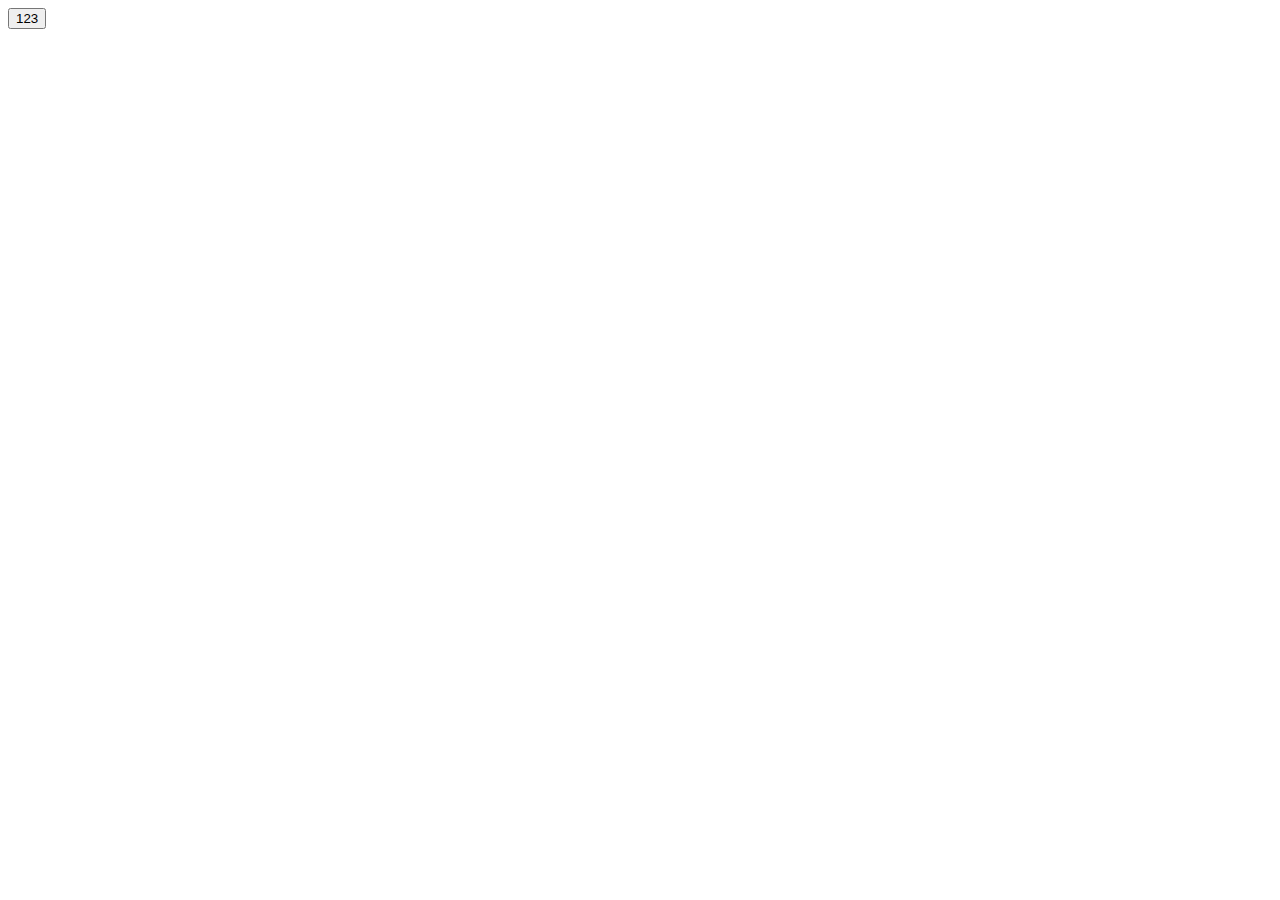
==== views/index.html @ 23840dd0 "login" ====
<!DOCTYPE html>
<html lang="en">
<head>
    <meta charset="UTF-8">
    <meta name="viewport" content="width=device-width, initial-scale=1.0">
    <title>Document</title>
    <script src="fetchCard.js" defer></script>
    <script src="card.js" defer></script>
    <style>
        .card {
            background-color: greenyellow;
        }
    </style>
</head>
<body>
    <button onclick="test()">123</button>
    <main>
    </main>
</body>
<script>
    function test () {
        alert('123')
    }
</script>
</html>
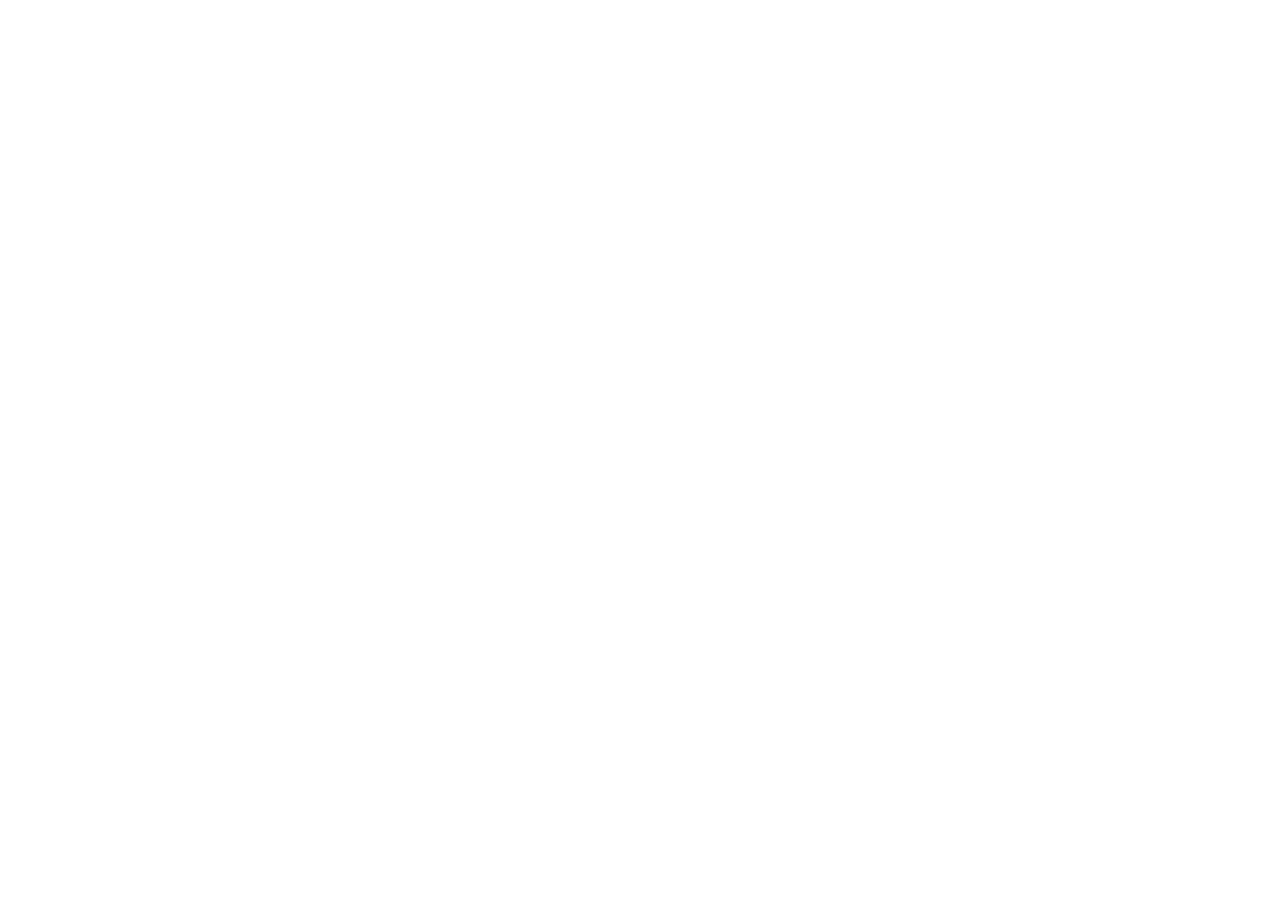
==== commit 49b550b9: "fix bug 登录校验" ====
--- a/views/index.html
+++ b/views/index.html
@@ -4,22 +4,26 @@
     <meta charset="UTF-8">
     <meta name="viewport" content="width=device-width, initial-scale=1.0">
     <title>Document</title>
-    <script src="fetchCard.js" defer></script>
-    <script src="card.js" defer></script>
-    <style>
-        .card {
-            background-color: greenyellow;
-        }
-    </style>
 </head>
 <body>
-    <button onclick="test()">123</button>
     <main>
+        <header><div id="username"></div><div id="email"></div></header>
     </main>
 </body>
-<script>
-    function test () {
-        alert('123')
-    }
+<script type="module">
+    const username = document.querySelector('#username')
+    const email = document.querySelector('#email')
+    import getUserInfo from './utils/getUserInfo.js'
+    getUserInfo().then(res => {
+        console.log(res)
+        username.innerHTML = res.username
+        email.innerHTML = res.email
+    }).catch((reject) => {
+        username.innerHTML = ''
+        email.innerHTML = ''
+        console.log(reject)
+    })
 </script>
+<!-- <script src="fetchCard.js" defer></script>
+<script src="card.js" defer></script> -->
 </html>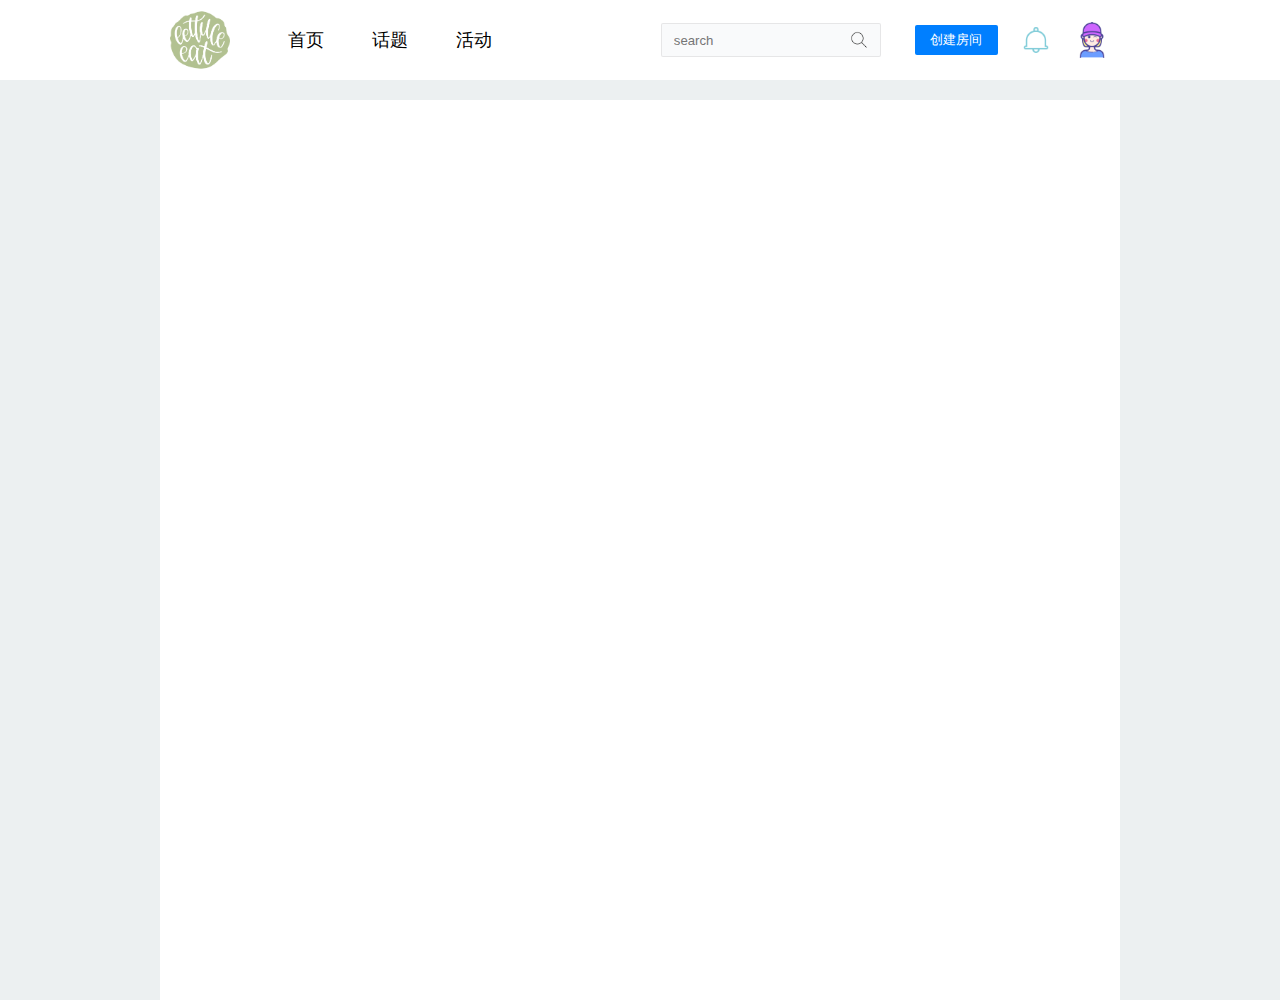
==== commit ef4d85d5: "首页" ====
--- a/views/index.html
+++ b/views/index.html
@@ -4,11 +4,45 @@
     <meta charset="UTF-8">
     <meta name="viewport" content="width=device-width, initial-scale=1.0">
     <title>Document</title>
+    <link rel="stylesheet" href="./styles/index.css">
 </head>
 <body>
-    <main>
-        <header><div id="username"></div><div id="email"></div></header>
-    </main>
+    <div id="cjh">
+        <header class="main-header">
+            <div class="header-container">
+                <a class="logo">
+                    <img class="logo-PC" src="./assets/logo.png"/>
+                </a>
+                <nav class="main-nav">
+                    <ul class="nav-list">
+                        <li class="nav-item">首页</li>
+                        <li class="nav-item">话题</li>
+                        <li class="nav-item">活动</li>
+                        <li class="nav-item nav-search">
+                            <form class="search-form">
+                                <input placeholder="search"/>
+                                <img class="search-icon" src="./assets/search.png"/>
+                            </form>
+                        </li>
+                    </ul>
+                </nav>
+                <div class="main-userInfo">
+                    <ul class="action-list">
+                        <li class="action-item"><div class="useraction"><button class="creatRoom">创建房间</button></div></li>
+                        <li class="action-item"><a class="useraction"><img class="notify" src="./assets/notification.png" /></a></li>
+                        <li class="action-item"><div class="avatar useraction"><img src="./assets/avatar.png" /></div></li>
+                    </ul>
+                </div>
+            </div>
+        </header>
+        <main class="main-wrap">
+            <div class="home-widget">
+                <section></section>
+                <section></section>
+            </div>
+        </main>
+        <footer></footer>
+    </div>
 </body>
 <script type="module">
     const username = document.querySelector('#username')
--- a/views/styles/index.css
+++ b/views/styles/index.css
@@ -0,0 +1,135 @@
+/* @import "./normalize.css"; */
+html {
+    font-size: 12px;
+    background-color: #ecf0f1;
+}
+* {
+    margin: 0;
+    padding: 0;
+}
+ul {
+    list-style: none;
+    margin: 0;
+    padding: 0;
+}
+header {
+    background-color: #fff;
+}
+.main-header {
+    max-height: 80px;
+}
+.main-header .header-container {
+    display: flex;
+    max-width: 960px;
+    margin: auto;
+    align-items: center;
+}
+
+/* logo */
+.main-header .header-container .logo .logo-PC {
+    width: 80px;
+    height: auto;
+    margin-right: 2rem;
+    vertical-align: middle;
+}
+
+
+/* nav */
+.main-header .header-container .main-nav {
+    flex: 1;
+}
+.main-header .header-container .main-nav .nav-list {
+    display: flex;
+    height: 100%;
+}
+.main-header .header-container .main-nav .nav-list .nav-item {
+    font-size: 1.5rem;
+    display: flex;
+    align-items: center;
+    justify-content: flex-end;
+    padding: 0 2rem;
+    line-height: 80px;
+}
+.nav-search {
+    flex: 1;
+}
+.main-header .header-container .main-nav .nav-list .nav-search input{
+    border: none;
+    box-shadow: none;
+    outline: none;
+    font-size: 1.1rem;
+    color: #666;
+    background-color: transparent;
+}
+.search-form {
+    display: flex;
+    border: 1px solid hsla(0,0%,59.2%,.2);
+    background-color: rgba(227,231,236,.2);
+    align-items: center;
+    justify-content: space-between;
+    border-radius: 2px;
+    padding: .6rem 1rem;
+}
+.search-icon {
+    width: 1.5rem;
+    height: auto;
+}
+
+
+
+/* userInfo */
+.main-header .header-container .main-userInfo {
+    margin-left: auto;
+    float: right;
+}
+.main-header .header-container .main-userInfo img{
+    vertical-align: middle;
+}
+.main-header .header-container .main-userInfo  .action-list {
+    display: flex;
+    align-items: center;
+}
+.main-header .header-container .main-userInfo  .action-list .action-item {
+    display: flex;
+    align-items: center;
+    line-height: 80px;
+    padding: 0 10px;
+}
+.main-header .header-container .main-userInfo  .action-list .action-item .creatRoom {
+    height: 100%;
+    color: #fff;
+    background-color: #007fff;
+    border-radius: 3px;
+    -webkit-appearance: none;
+    appearance: none;
+    background-color: #007fff;
+    color: #fff;
+    border-radius: 2px;
+    border: none;
+    padding: .5rem 1.3rem;
+    outline: none;
+    transition: background-color .3s,color .3s;
+    cursor: pointer;
+}
+.main-header .header-container .main-userInfo  .action-list .action-item .notify {
+    width: 3rem;
+    height: auto;
+}
+.main-header .header-container .main-userInfo  .action-list .action-item .useraction {
+    display: flex;
+}
+.main-header .header-container .main-userInfo .avatar img {
+    width: 3rem;
+    height: auto;
+}
+
+
+
+/* main */ 
+.main-wrap {
+    max-width: 960px;
+    height: 100vh;
+    margin: auto;
+    margin-top: 20px;
+    background-color: #fff;
+}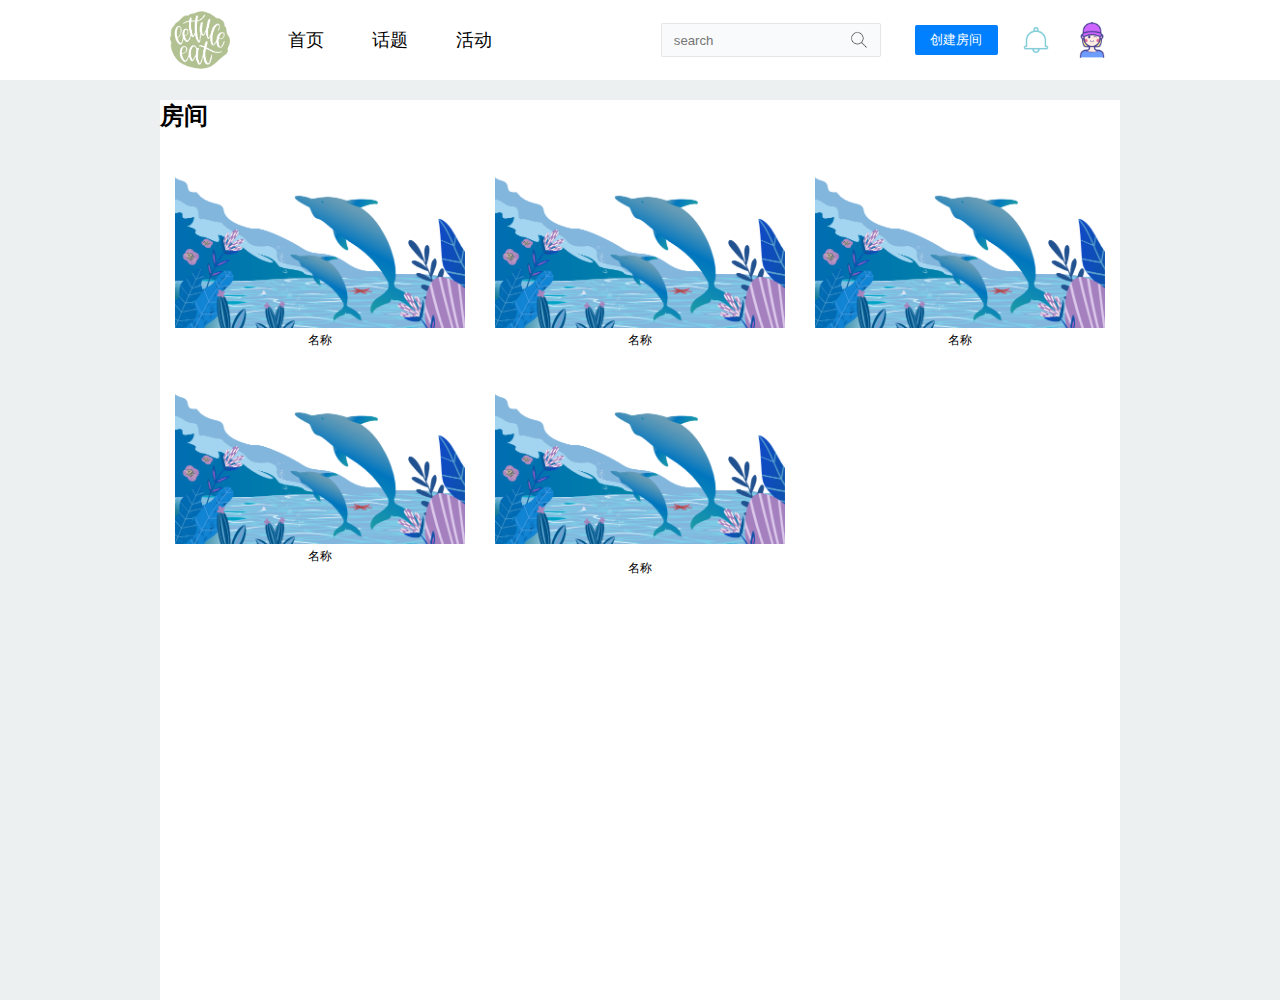
==== commit 9d1cddc0: "首页更新 添加组件" ====
--- a/views/index.html
+++ b/views/index.html
@@ -5,6 +5,7 @@
     <meta name="viewport" content="width=device-width, initial-scale=1.0">
     <title>Document</title>
     <link rel="stylesheet" href="./styles/index.css">
+    <script src="./components/roomCard.js" defer></script>
 </head>
 <body>
     <div id="cjh">
@@ -37,8 +38,36 @@
         </header>
         <main class="main-wrap">
             <div class="home-widget">
-                <section></section>
-                <section></section>
+                <section class="room-content">
+                    <div class="content-wrap">
+                        <h1>房间</h1>
+                        <ul class="room-list">
+                            <li class="room-item">
+                                <article class="room-info">
+                                    <a class="room-img"><img src="./assets/article.png"/><p class="room-name">名称</p></a>
+                                </article>
+                            </li>
+                            <li class="room-item">
+                                <article class="room-info">
+                                    <a class="room-img"><img src="./assets/article.png"/><p class="room-name">名称</p></a>
+                                </article>
+                            </li>
+                            <li class="room-item">
+                                <article class="room-info">
+                                    <a class="room-img"><img src="./assets/article.png"/><p class="room-name">名称</p></a>
+                                </article>
+                            </li>
+                            <li class="room-item">
+                                <article class="room-info">
+                                    <a class="room-img"><img src="./assets/article.png"/><p class="room-name">名称</p></a>
+                                </article>
+                            </li>
+                            <li class="room-item">
+                                <room-card />
+                            </li>
+                        </ul>
+                    </div>
+                </section>
             </div>
         </main>
         <footer></footer>
--- a/views/styles/index.css
+++ b/views/styles/index.css
@@ -6,6 +6,7 @@
 * {
     margin: 0;
     padding: 0;
+    box-sizing: border-box;
 }
 ul {
     list-style: none;
@@ -79,8 +80,8 @@
 
 /* userInfo */
 .main-header .header-container .main-userInfo {
-    margin-left: auto;
-    float: right;
+    /* margin-left: auto;
+    float: right; */
 }
 .main-header .header-container .main-userInfo img{
     vertical-align: middle;
@@ -132,4 +133,31 @@
     margin: auto;
     margin-top: 20px;
     background-color: #fff;
-}+}
+
+.room-list {
+    display: flex;
+    flex-wrap: wrap;
+}
+
+.room-item {
+    width:  33.333333%;
+    padding-left: 15px;
+    padding-right: 15px;
+}
+
+.room-info {
+    width: 100%;
+}
+
+.room-img {
+    width: 100%;
+}
+.room-img img{
+    width: 100%;
+    height: auto;
+}
+
+.room-name {
+    text-align: center;
+}
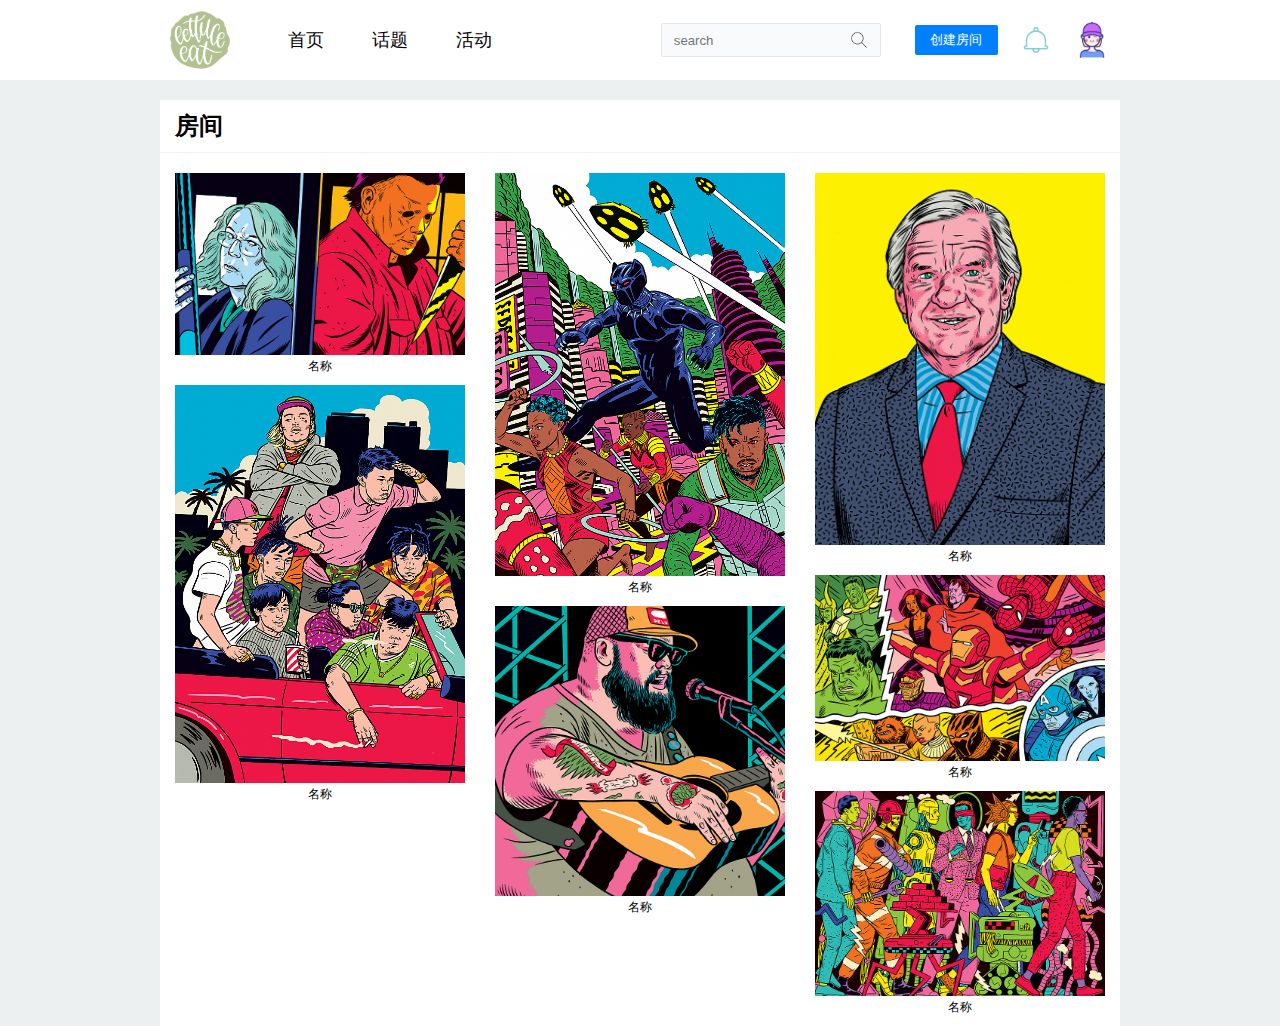
==== commit 9e33365d: "首页开发" ====
--- a/views/index.html
+++ b/views/index.html
@@ -4,8 +4,10 @@
     <meta charset="UTF-8">
     <meta name="viewport" content="width=device-width, initial-scale=1.0">
     <title>Document</title>
+    <!-- <link href="https://fonts.googleapis.com/css2?family=Noto+Sans+SC&display=swap" rel="stylesheet"> -->
     <link rel="stylesheet" href="./styles/index.css">
     <script src="./components/roomCard.js" defer></script>
+    <script src="./utils/masonry.pkgd.min.js"></script>
 </head>
 <body>
     <div id="cjh">
@@ -13,6 +15,7 @@
             <div class="header-container">
                 <a class="logo">
                     <img class="logo-PC" src="./assets/logo.png"/>
+                    <img class="menu" src="./assets/menu.png"/>
                 </a>
                 <nav class="main-nav">
                     <ul class="nav-list">
@@ -40,30 +43,44 @@
             <div class="home-widget">
                 <section class="room-content">
                     <div class="content-wrap">
-                        <h1>房间</h1>
-                        <ul class="room-list">
+                        <div class="content-title">
+                            <h1>房间</h1>
+                        </div>
+                        <ul class="room-list cf" id="grid">
                             <li class="room-item">
                                 <article class="room-info">
-                                    <a class="room-img"><img src="./assets/article.png"/><p class="room-name">名称</p></a>
+                                    <a class="room-img"><img src="./assets/1.jpg"/><p class="room-name">名称</p></a>
                                 </article>
                             </li>
                             <li class="room-item">
                                 <article class="room-info">
-                                    <a class="room-img"><img src="./assets/article.png"/><p class="room-name">名称</p></a>
+                                    <a class="room-img"><img src="./assets/2.jpg"/><p class="room-name">名称</p></a>
                                 </article>
                             </li>
                             <li class="room-item">
                                 <article class="room-info">
-                                    <a class="room-img"><img src="./assets/article.png"/><p class="room-name">名称</p></a>
+                                    <a class="room-img"><img src="./assets/3.jpg"/><p class="room-name">名称</p></a>
                                 </article>
                             </li>
                             <li class="room-item">
                                 <article class="room-info">
-                                    <a class="room-img"><img src="./assets/article.png"/><p class="room-name">名称</p></a>
+                                    <a class="room-img"><img src="./assets/4.jpg"/><p class="room-name">名称</p></a>
                                 </article>
                             </li>
                             <li class="room-item">
-                                <room-card />
+                                <article class="room-info">
+                                    <a class="room-img"><img src="./assets/5.jpg"/><p class="room-name">名称</p></a>
+                                </article>
+                            </li>
+                            <li class="room-item">
+                                <article class="room-info">
+                                    <a class="room-img"><img src="./assets/6.jpg"/><p class="room-name">名称</p></a>
+                                </article>
+                            </li>
+                            <li class="room-item">
+                                <article class="room-info">
+                                    <a class="room-img"><img src="./assets/7.jpg"/><p class="room-name">名称</p></a>
+                                </article>
                             </li>
                         </ul>
                     </div>
@@ -73,7 +90,15 @@
         <footer></footer>
     </div>
 </body>
-<script type="module">
+<script>
+    window.addEventListener('load',() => {
+        var elem = document.querySelector('.room-list');
+        var msnry = new Masonry( elem, {
+            itemSelector: '.room-item'
+        });
+    })
+</script>
+<!-- <script type="module">
     const username = document.querySelector('#username')
     const email = document.querySelector('#email')
     import getUserInfo from './utils/getUserInfo.js'
@@ -86,7 +111,7 @@
         email.innerHTML = ''
         console.log(reject)
     })
-</script>
+</script> -->
 <!-- <script src="fetchCard.js" defer></script>
 <script src="card.js" defer></script> -->
 </html>--- a/views/styles/index.css
+++ b/views/styles/index.css
@@ -1,6 +1,7 @@
 /* @import "./normalize.css"; */
 html {
     font-size: 12px;
+    font-family: 'Noto Sans SC', sans-serif;
     background-color: #ecf0f1;
 }
 * {
@@ -27,10 +28,19 @@
 }
 
 /* logo */
+.logo {
+    /* display: flex; */
+    margin-right: 2rem;
+}
 .main-header .header-container .logo .logo-PC {
     width: 80px;
     height: auto;
-    margin-right: 2rem;
+    vertical-align: middle;
+}
+.main-header .header-container .logo .menu {
+    display: none;
+    width: 25px;
+    height: auto;
     vertical-align: middle;
 }
 
@@ -125,25 +135,37 @@
 }
 
 
-
+.cf:before, .cf:after {
+    content: " ";
+    display: table;
+}
+.cf:after {
+    clear: both;
+}
 /* main */ 
 .main-wrap {
     max-width: 960px;
-    height: 100vh;
+    min-height: calc(100vh - 100px);
     margin: auto;
     margin-top: 20px;
     background-color: #fff;
 }
+.content-title {
+    width: 100%;
+    border-bottom: 1px solid #ecf0f1;
+    padding: 10px 0 10px 15px;
+}
 
 .room-list {
-    display: flex;
-    flex-wrap: wrap;
+    /* display: flex;
+    flex-wrap: wrap; */
+    padding-top: 20px;
 }
 
 .room-item {
     width:  33.333333%;
-    padding-left: 15px;
-    padding-right: 15px;
+    margin-bottom: 10px;
+    padding: 0 15px;
 }
 
 .room-info {
@@ -161,3 +183,46 @@
 .room-name {
     text-align: center;
 }
+
+
+@media (max-width: 960px) {
+    .main-header .header-container {
+        width: 100%;
+    }
+    .main-wrap {
+        width: 100%;
+    }
+    .room-item {
+        width:  50%;
+        margin-bottom: 10px;
+        padding: 0 15px;
+    }
+    .main-header .header-container .nav-item {
+        display: none !important;
+    }
+    .main-header .header-container .nav-search {
+        display: inline-block !important;
+    }
+    .main-header .header-container .main-userInfo {
+        margin-left: auto;
+    }
+    .main-header .header-container .logo .menu {
+        display:  inline-block;
+    }
+}
+
+@media (max-width: 630px) {
+    .creatRoom , .search-icon {
+        display: none !important;
+    }
+    .logo {
+        margin-right: 0;
+    }
+    .nav-search {
+        padding: 0 !important;
+    }
+    .main-header .header-container .main-nav  {
+        display: flex;
+        justify-content: flex-end;
+    }
+}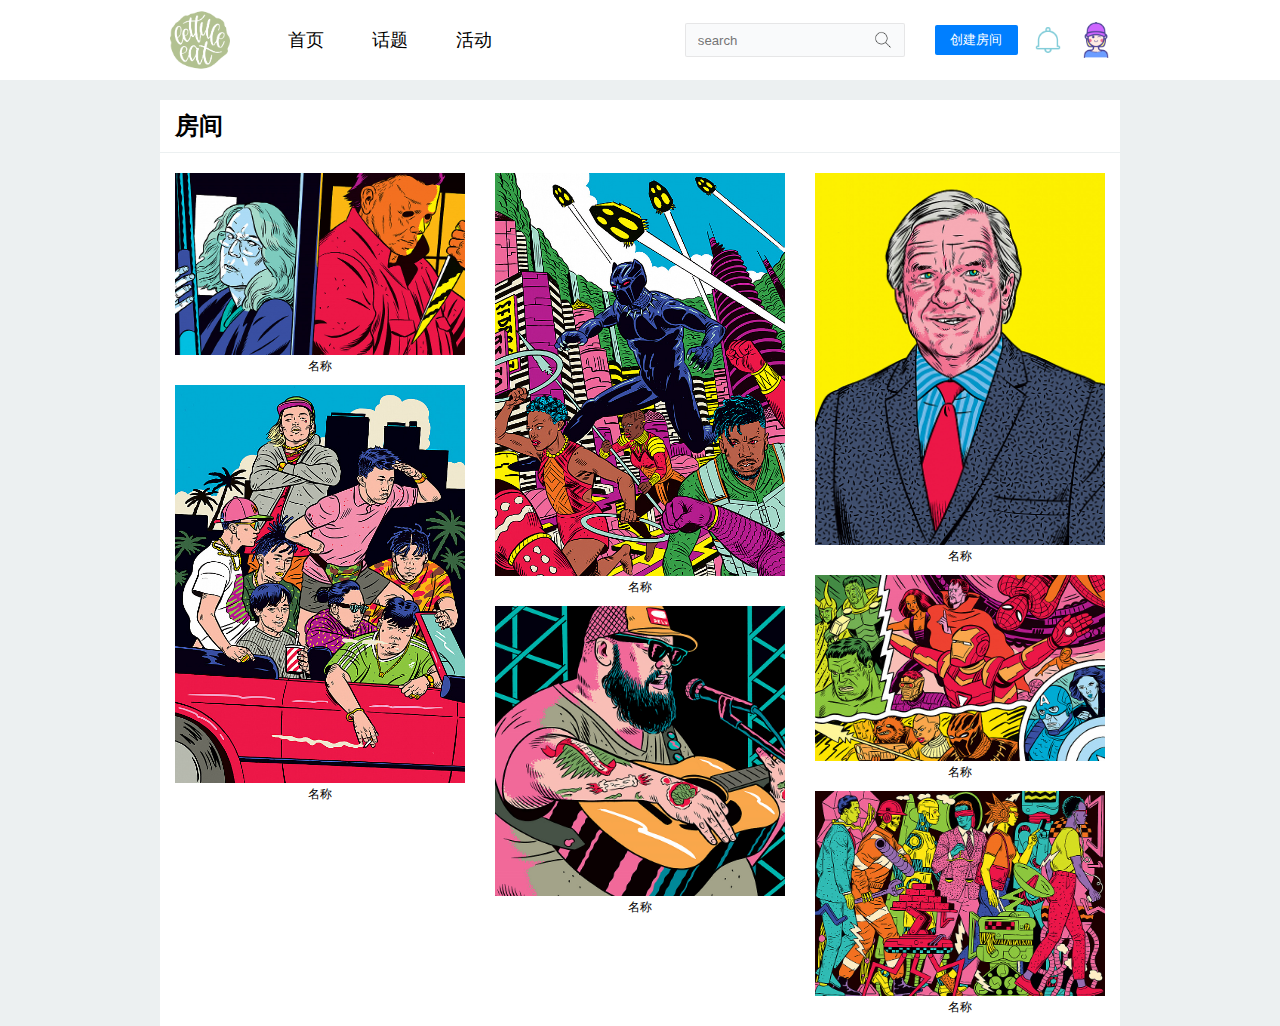
==== commit 2d04fe55: "首页和聊天界面优化" ====
--- a/views/index.html
+++ b/views/index.html
@@ -2,7 +2,7 @@
 <html lang="en">
 <head>
     <meta charset="UTF-8">
-    <meta name="viewport" content="width=device-width, initial-scale=1.0">
+    <meta name="viewport" content="width=device-width, initial-scale=1.0, maximum-scale=1.0, user-scalable=no">
     <title>Document</title>
     <!-- <link href="https://fonts.googleapis.com/css2?family=Noto+Sans+SC&display=swap" rel="stylesheet"> -->
     <link rel="stylesheet" href="./styles/index.css">
@@ -48,39 +48,25 @@
                         </div>
                         <ul class="room-list cf" id="grid">
                             <li class="room-item">
-                                <article class="room-info">
-                                    <a class="room-img"><img src="./assets/1.jpg"/><p class="room-name">名称</p></a>
-                                </article>
+                                <room-card img="./assets/1.jpg" roomName="名称" />
                             </li>
                             <li class="room-item">
-                                <article class="room-info">
-                                    <a class="room-img"><img src="./assets/2.jpg"/><p class="room-name">名称</p></a>
-                                </article>
+                                <room-card img="./assets/2.jpg" roomName="名称" />
                             </li>
                             <li class="room-item">
-                                <article class="room-info">
-                                    <a class="room-img"><img src="./assets/3.jpg"/><p class="room-name">名称</p></a>
-                                </article>
+                                <room-card img="./assets/3.jpg" roomName="名称" />
                             </li>
                             <li class="room-item">
-                                <article class="room-info">
-                                    <a class="room-img"><img src="./assets/4.jpg"/><p class="room-name">名称</p></a>
-                                </article>
+                                <room-card img="./assets/4.jpg" roomName="名称" />
                             </li>
                             <li class="room-item">
-                                <article class="room-info">
-                                    <a class="room-img"><img src="./assets/5.jpg"/><p class="room-name">名称</p></a>
-                                </article>
+                                <room-card img="./assets/5.jpg" roomName="名称" />
                             </li>
                             <li class="room-item">
-                                <article class="room-info">
-                                    <a class="room-img"><img src="./assets/6.jpg"/><p class="room-name">名称</p></a>
-                                </article>
+                                <room-card img="./assets/6.jpg" roomName="名称" />
                             </li>
                             <li class="room-item">
-                                <article class="room-info">
-                                    <a class="room-img"><img src="./assets/7.jpg"/><p class="room-name">名称</p></a>
-                                </article>
+                                <room-card img="./assets/7.jpg" roomName="名称" />
                             </li>
                         </ul>
                     </div>
--- a/views/styles/index.css
+++ b/views/styles/index.css
@@ -104,7 +104,7 @@
     display: flex;
     align-items: center;
     line-height: 80px;
-    padding: 0 10px;
+    padding: 0 0.5rem;
 }
 .main-header .header-container .main-userInfo  .action-list .action-item .creatRoom {
     height: 100%;
@@ -124,6 +124,7 @@
 }
 .main-header .header-container .main-userInfo  .action-list .action-item .notify {
     width: 3rem;
+    max-height: 3rem;
     height: auto;
 }
 .main-header .header-container .main-userInfo  .action-list .action-item .useraction {
@@ -131,6 +132,7 @@
 }
 .main-header .header-container .main-userInfo .avatar img {
     width: 3rem;
+    max-height: 3rem;
     height: auto;
 }
 
@@ -194,8 +196,8 @@
     }
     .room-item {
         width:  50%;
-        margin-bottom: 10px;
-        padding: 0 15px;
+        margin-bottom: 0;
+        padding: 0 0.5rem;
     }
     .main-header .header-container .nav-item {
         display: none !important;
@@ -204,7 +206,7 @@
         display: inline-block !important;
     }
     .main-header .header-container .main-userInfo {
-        margin-left: auto;
+        /* margin-left: auto; */
     }
     .main-header .header-container .logo .menu {
         display:  inline-block;
@@ -225,4 +227,24 @@
         display: flex;
         justify-content: flex-end;
     }
+}
+
+@media (max-width: 500px) {
+    .logo-PC {
+        display: none !important;
+    }
+    .menu {
+        margin-left: 5px;
+    }
+    .main-wrap {
+        margin-top: 0;
+    }
+    .main-header{
+        /* height: 80px;
+        display: flex; */
+        padding: 10px 0;
+    }
+    .notify {
+        display: none !important;
+    }
 }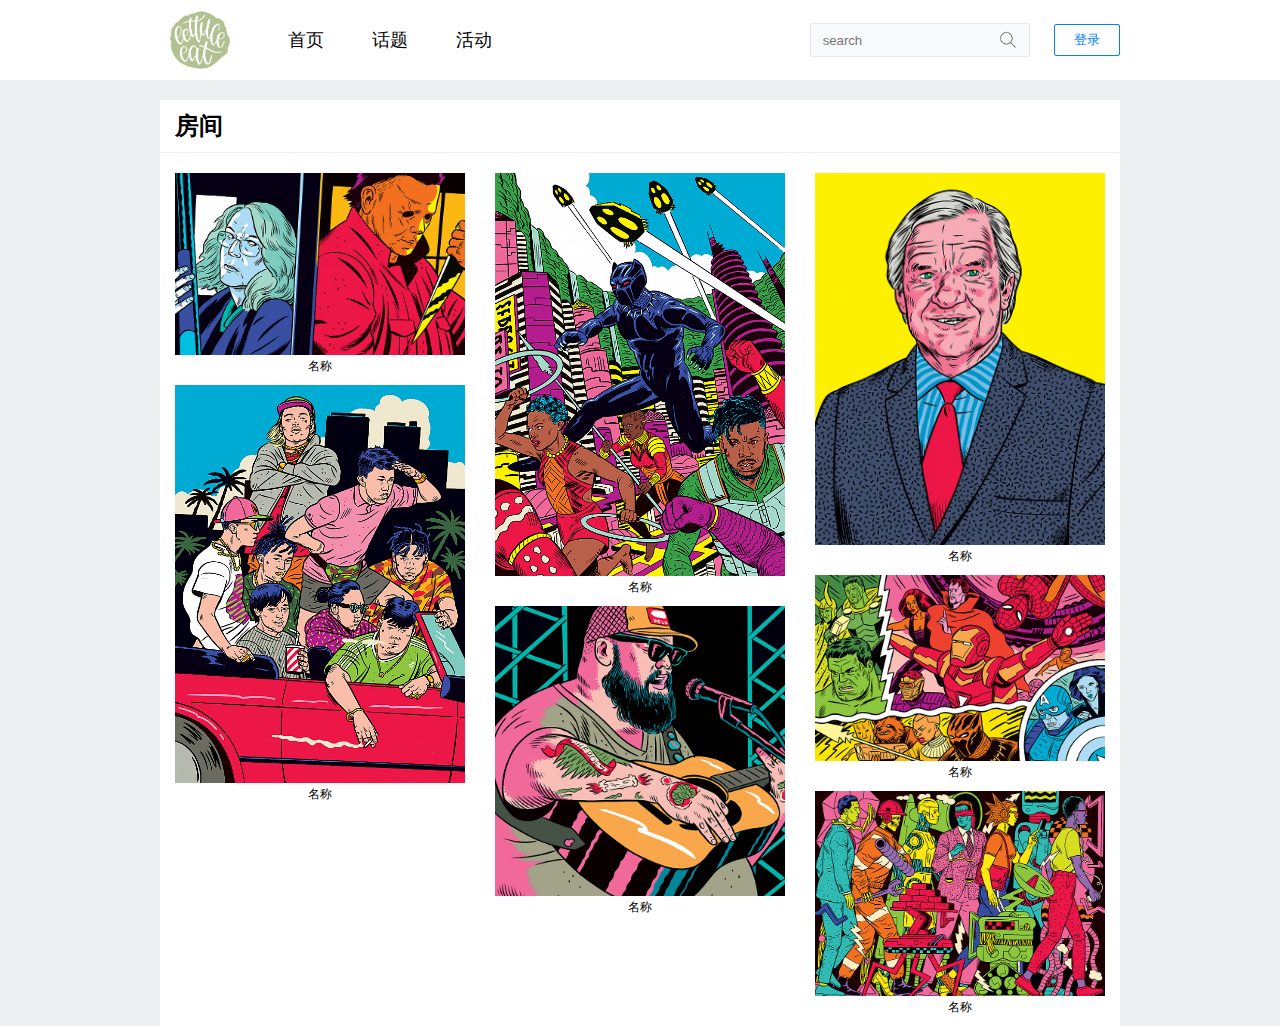
==== commit 477e55e9: "更新依赖 添加websocket" ====
--- a/views/index.html
+++ b/views/index.html
@@ -8,6 +8,7 @@
     <link rel="stylesheet" href="./styles/index.css">
     <script src="./components/roomCard.js" defer></script>
     <script src="./utils/masonry.pkgd.min.js"></script>
+    <script src="./utils/iconfont.js"></script>
 </head>
 <body>
     <div id="cjh">
@@ -31,11 +32,14 @@
                     </ul>
                 </nav>
                 <div class="main-userInfo">
-                    <ul class="action-list">
+                    <ul class="action-list" style="display: none;">
                         <li class="action-item"><div class="useraction"><button class="creatRoom">创建房间</button></div></li>
                         <li class="action-item"><a class="useraction"><img class="notify" src="./assets/notification.png" /></a></li>
                         <li class="action-item"><div class="avatar useraction"><img src="./assets/avatar.png" /></div></li>
                     </ul>
+                    <div class="signUp">
+                        <button class="signUpButton" onclick="showsignUp(event)">登录</button>
+                    </div>
                 </div>
             </div>
         </header>
@@ -47,26 +51,26 @@
                             <h1>房间</h1>
                         </div>
                         <ul class="room-list cf" id="grid">
-                            <li class="room-item">
-                                <room-card img="./assets/1.jpg" roomName="名称" />
+                            <li class="room-item" id="room1">
+                                <room-card img="./assets/1.jpg" roomName="名称"/>
                             </li>
-                            <li class="room-item">
-                                <room-card img="./assets/2.jpg" roomName="名称" />
+                            <li class="room-item" id="room2">
+                                <room-card img="./assets/2.jpg" roomName="名称"/>
                             </li>
-                            <li class="room-item">
-                                <room-card img="./assets/3.jpg" roomName="名称" />
+                            <li class="room-item" id="room3">
+                                <room-card img="./assets/3.jpg" roomName="名称"/>
                             </li>
-                            <li class="room-item">
-                                <room-card img="./assets/4.jpg" roomName="名称" />
+                            <li class="room-item" id="room4">
+                                <room-card img="./assets/4.jpg" roomName="名称"/>
                             </li>
-                            <li class="room-item">
-                                <room-card img="./assets/5.jpg" roomName="名称" />
+                            <li class="room-item" id="room5">
+                                <room-card img="./assets/5.jpg" roomName="名称"/>
                             </li>
-                            <li class="room-item">
-                                <room-card img="./assets/6.jpg" roomName="名称" />
+                            <li class="room-item" id="room6">
+                                <room-card img="./assets/6.jpg" roomName="名称"/>
                             </li>
-                            <li class="room-item">
-                                <room-card img="./assets/7.jpg" roomName="名称" />
+                            <li class="room-item" id="room7">
+                                <room-card img="./assets/7.jpg" roomName="名称"/>
                             </li>
                         </ul>
                     </div>
@@ -74,8 +78,38 @@
             </div>
         </main>
         <footer></footer>
+        <div class="popup-box">
+            <div class="signUp-model">
+                <form class="signUp-form">
+                    <svg class="icon close" aria-hidden="true">
+                        <use xlink:href="#icon-guanbi"></use>
+                    </svg>
+                    <h4>邮箱登录</h4>
+                    <div class="login-wrap">
+                        <input id="email" type="text" placeholder="请输入邮箱"/>
+                        <input id="password" type="password" placeholder="请输入密码"/>
+                        <button id="signUp">登录</button>
+                    </div>
+                </form>
+            </div>
+        </div>
     </div>
 </body>
+<script src="utils/debounce.js"></script>
+<script type="module">
+    import getUserInfo from './utils/getUserInfo.js'
+    import { getCookie } from './utils/cookie.js'
+    function VaildateIslogin() {
+        const AuthKey = getCookie('AuthKey')
+        AuthKey&&(getUserInfo().then(res => {
+            document.querySelector('.action-list').style.display="flex"
+            document.querySelector('.signUp').style.display="none"
+        }).catch((reject) => {
+            alert('无此用户！重新登录')
+        }))
+    }
+    window.addEventListener('load',debounce(VaildateIslogin,200))
+</script>
 <script>
     window.addEventListener('load',() => {
         var elem = document.querySelector('.room-list');
@@ -83,21 +117,47 @@
             itemSelector: '.room-item'
         });
     })
+    document.querySelector('.close').addEventListener('click',() => {
+        document.querySelector('.signUp-model').style.display = "none"
+    })
+    function showsignUp(event) {
+        event.preventDefault()
+        document.querySelector('.signUp-model').style.display = "flex"
+    }
 </script>
-<!-- <script type="module">
-    const username = document.querySelector('#username')
-    const email = document.querySelector('#email')
-    import getUserInfo from './utils/getUserInfo.js'
-    getUserInfo().then(res => {
-        console.log(res)
-        username.innerHTML = res.username
-        email.innerHTML = res.email
-    }).catch((reject) => {
-        username.innerHTML = ''
-        email.innerHTML = ''
-        console.log(reject)
+<script type="module">
+    import request from './utils/fetch.js'
+    function signUp(event) {
+        event.preventDefault()
+        const password = document.querySelector('#password').value
+        const email = document.querySelector('#email').value
+        let form = {
+            email: email,
+            password: password
+        }
+        request('/login','POST',form).then(res=>{
+            document.cookie="AuthKey=" + res.data;
+            document.querySelector('.action-list').style.display="flex"
+            document.querySelector('.signUp').style.display="none"
+            document.querySelector('.signUp-model').style.display = "none"
+        }).catch(err => {
+            console.log(err)
+        })
+    }
+    document.querySelector('#signUp').addEventListener('click',signUp)
+</script>
+<script>
+    let grid = document.querySelector('#grid')
+    document.querySelector('#grid').addEventListener('click',(event) => {
+        let target = event.target;
+        while(target !== grid){
+            if(target.tagName.toLowerCase() == 'li'){
+                console.log(target.id);
+                break;
+            }
+            target = target.parentNode;
+        }
+        window.location.href = `http://localhost:5000/chat.html?roomid=${target.id}`
     })
-</script> -->
-<!-- <script src="fetchCard.js" defer></script>
-<script src="card.js" defer></script> -->
+</script>
 </html>--- a/views/styles/index.css
+++ b/views/styles/index.css
@@ -13,6 +13,28 @@
     list-style: none;
     margin: 0;
     padding: 0;
+}
+
+.icon {
+    width: 1em;
+    height: 1em;
+    vertical-align: -0.15em;
+    fill: currentColor;
+    overflow: hidden;
+  }
+
+.button, button {
+    -webkit-appearance: none;
+    -moz-appearance: none;
+    appearance: none;
+    background-color: #007fff;
+    color: #fff;
+    border-radius: 2px;
+    border: none;
+    padding: .5rem 1.3rem;
+    outline: none;
+    transition: background-color .3s,color .3s;
+    cursor: pointer;
 }
 header {
     background-color: #fff;
@@ -86,6 +108,17 @@
     height: auto;
 }
 
+.signUp {
+    line-height: 80px;
+}
+
+.signUpButton {
+    border: 1px solid #007fff;
+    background-color: #fff;
+    padding: .3rem 1.6rem;
+    color: #007fff;
+    line-height: 1.9rem;
+}
 
 
 /* userInfo */
@@ -186,6 +219,52 @@
     text-align: center;
 }
 
+.signUp-model {
+    display: none;
+    /* display: flex; */
+    align-items: center;
+    justify-content: center;
+    position: fixed;
+    top: 0;
+    left: 0;
+    right: 0;
+    bottom: 0;
+    background-color: rgba(0,0,0,.3);
+    z-index: 500;
+}
+
+.signUp-form {
+    position: relative;
+    padding: 2rem;
+    width: 26.5rem;
+    max-width: 100%;
+    font-size: 1.167rem;
+    background-color: #fff;
+    border-radius: 2px;
+    box-sizing: border-box;
+}
+
+.login-wrap {
+    margin-top: 2rem;
+    display: flex;
+    flex-direction: column;
+}
+
+.login-wrap input {
+    padding: 10px;
+    width: 100%;
+    border: 1px solid #e9e9e9;
+    border-radius: 2px;
+    outline: none;
+    box-sizing: border-box;
+    margin-bottom: 2rem;
+}
+
+.close {
+    float: right;
+    cursor: pointer;
+}
+
 
 @media (max-width: 960px) {
     .main-header .header-container {
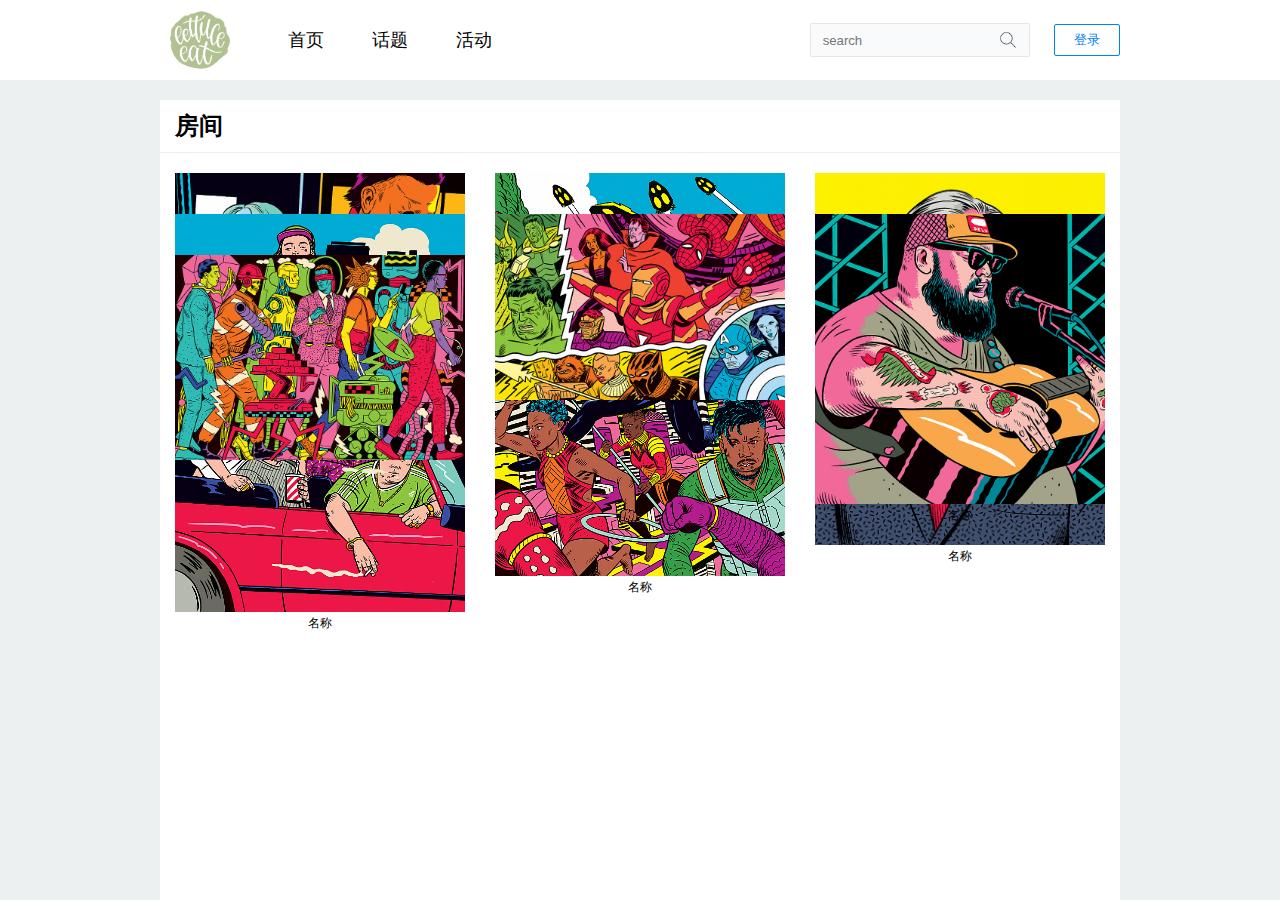
==== commit bf78d8f3: "代码整理 模板渲染" ====
--- a/views/index.html
+++ b/views/index.html
@@ -4,7 +4,6 @@
     <meta charset="UTF-8">
     <meta name="viewport" content="width=device-width, initial-scale=1.0, maximum-scale=1.0, user-scalable=no">
     <title>Document</title>
-    <!-- <link href="https://fonts.googleapis.com/css2?family=Noto+Sans+SC&display=swap" rel="stylesheet"> -->
     <link rel="stylesheet" href="./styles/index.css">
     <script src="./components/roomCard.js" defer></script>
     <script src="./utils/masonry.pkgd.min.js"></script>
@@ -38,7 +37,7 @@
                         <li class="action-item"><div class="avatar useraction"><img src="./assets/avatar.png" /></div></li>
                     </ul>
                     <div class="signUp">
-                        <button class="signUpButton" onclick="showsignUp(event)">登录</button>
+                        <button class="signUpButton">登录</button>
                     </div>
                 </div>
             </div>
@@ -96,68 +95,5 @@
     </div>
 </body>
 <script src="utils/debounce.js"></script>
-<script type="module">
-    import getUserInfo from './utils/getUserInfo.js'
-    import { getCookie } from './utils/cookie.js'
-    function VaildateIslogin() {
-        const AuthKey = getCookie('AuthKey')
-        AuthKey&&(getUserInfo().then(res => {
-            document.querySelector('.action-list').style.display="flex"
-            document.querySelector('.signUp').style.display="none"
-        }).catch((reject) => {
-            alert('无此用户！重新登录')
-        }))
-    }
-    window.addEventListener('load',debounce(VaildateIslogin,200))
-</script>
-<script>
-    window.addEventListener('load',() => {
-        var elem = document.querySelector('.room-list');
-        var msnry = new Masonry( elem, {
-            itemSelector: '.room-item'
-        });
-    })
-    document.querySelector('.close').addEventListener('click',() => {
-        document.querySelector('.signUp-model').style.display = "none"
-    })
-    function showsignUp(event) {
-        event.preventDefault()
-        document.querySelector('.signUp-model').style.display = "flex"
-    }
-</script>
-<script type="module">
-    import request from './utils/fetch.js'
-    function signUp(event) {
-        event.preventDefault()
-        const password = document.querySelector('#password').value
-        const email = document.querySelector('#email').value
-        let form = {
-            email: email,
-            password: password
-        }
-        request('/login','POST',form).then(res=>{
-            document.cookie="AuthKey=" + res.data;
-            document.querySelector('.action-list').style.display="flex"
-            document.querySelector('.signUp').style.display="none"
-            document.querySelector('.signUp-model').style.display = "none"
-        }).catch(err => {
-            console.log(err)
-        })
-    }
-    document.querySelector('#signUp').addEventListener('click',signUp)
-</script>
-<script>
-    let grid = document.querySelector('#grid')
-    document.querySelector('#grid').addEventListener('click',(event) => {
-        let target = event.target;
-        while(target !== grid){
-            if(target.tagName.toLowerCase() == 'li'){
-                console.log(target.id);
-                break;
-            }
-            target = target.parentNode;
-        }
-        window.location.href = `http://localhost:5000/chat.html?roomid=${target.id}`
-    })
-</script>
+<script src="./js/index.js" type="module"></script>
 </html>